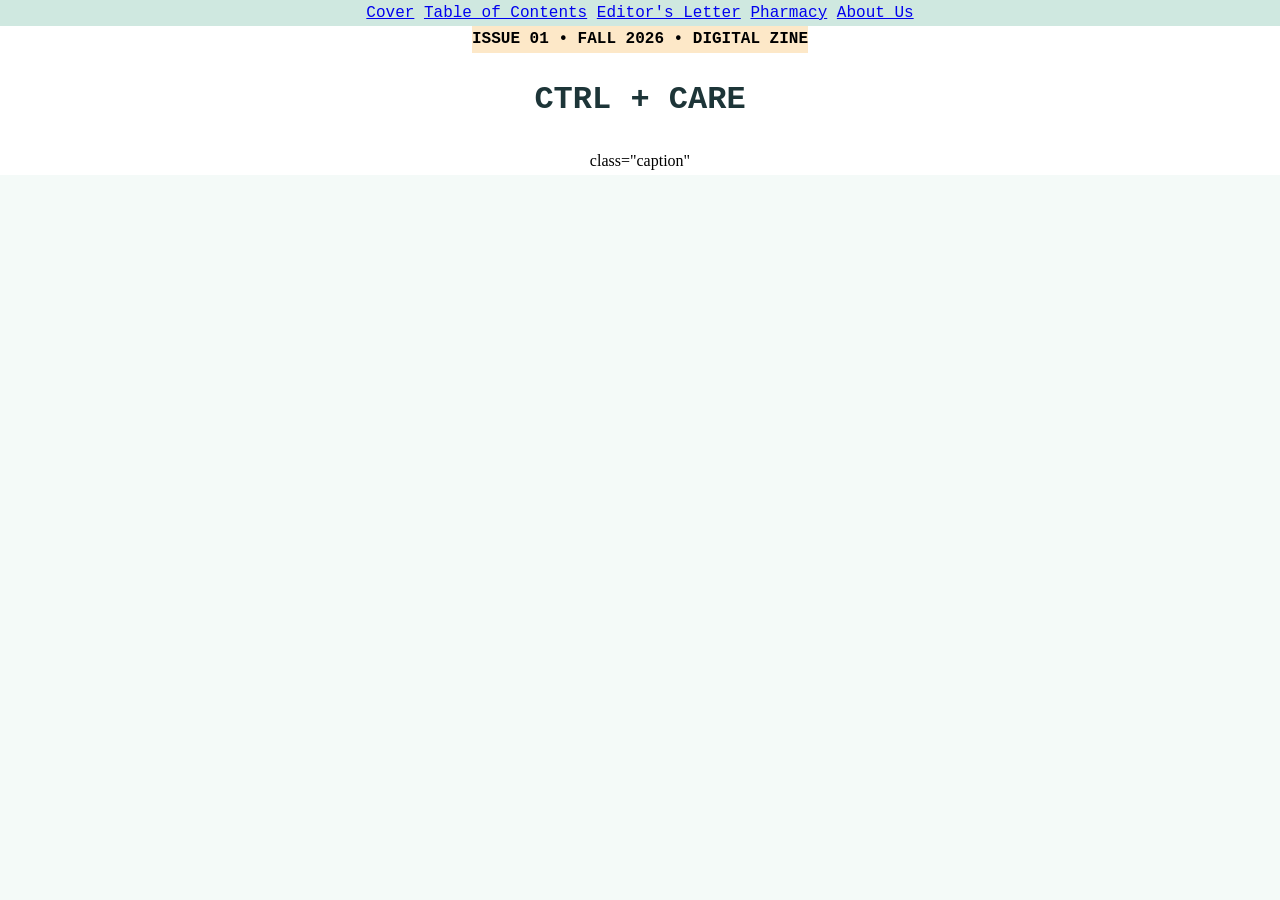
==== index.html @ 0277b6ea "index.html trial 1 i am stopping to add the photos that are going to be used" ====
<! DOCTYPE html>
<html>
<head>
 <meta charset="UTF-8">
  <title>Ctrl + Care - Issue 01</title>
  <link rel="stylesheet" href="style.css">
</head>
<body>
  <div class="navbar">
    <a href="index.html">Cover</a>
    <a href="toc.html">Table of Contents</a>
    <a href="into.html">Editor's Letter</a>
    <a href="pharmacy.html">Pharmacy</a>
    <a href="about.html">About Us</a>
  </div>
  <div class="page-box" style= "text-align: center;">
    <span class="tag">ISSUE 01 &bull; FALL 2026 &bull; DIGITAL ZINE </span>
    <h1>CTRL + CARE</h1>
    <p> class="caption"</p>
---- style.css ----
body{
  background-color: #f4faf8;
  font-family: Georgia, serif;
  line-height: 1.65;
  max-width: 760 px;
  margin: 0 auto;
  padding: 20 px; 
}
.navbar {
  background-color: #cfe8e0;
  border: 2 px solid: #1d3538;
  border-radius: 12 px;
  text-align: center;
  margin-bottom: 24 px;
  font-family: "Courier New", monospace;
}
.navbar a:hover {
  color: #2a7f76;
  text-decoration: underline;
}
h1, h2, h3 {
  font-family: "Courier New", monospace;
  color: #1d3538
}
.page-box {
  background-color: #ffffff;
  border: 2 px solid #1d3538;
  border-radius: 16 px;
  padding: 28 px;
  margin-bottom: 24 px;
}
.tag {
  display: inline-block;
  background-color: #fde8c8;
  border: 1.5 px solid #1d3538;
  border-radius: 20 px;
  padding: 4 px 12 px;
  font-family: "Courier New", monospace;
  font-size: 13 px;
  font-weight: bold;
  margin-bottom: 10 px;
}
.note-box {
  background-color: #eaf6f3;
  border: 2 px dashed #2a7f76;
  border-radius: 12 px;
  padding: 15 px;
  margin: 20 px 0;
}
.quote-box {
  background-color: #fff6e6;
  border-left: 6 px solid #d9822b;
  border-radius: 8 px;
  padding: 15 px 18 px;
  margin: 20 px 0;
  font-style: italic;
}
.btn {
  display: inline-block;
  background-color: #2a7f76;
  color: #ffffff;
  font-family: "Courier New", monospace;
  font-weight: bold;
  text-decoration: none;
  padding: 12 px 22 px;
  border: 2 px solid #1d3538;
  border-radius: 25 px;
  margin-top: 12 px;
}
.btn:hover {
  background-color: #1d3538;
}
.back-btn {
  display: inline-block;
  background-color: #fde8c8;
  color: #1d3538;
  font-family: "Courier New", monospace;
  font-weight: bold;
  font-size: 14 px;
  text-decoration: none;
  padding: 8 px 16 px;
  border: 2 px solid #1d3538;
  border-radius: 20 px;
  margin-top: 15 px;
}
.back-btn:hover {
  background-color: #cfe8e0;
}
.toc-card {
  display: block;
  background-color: #f4faf8;
  border: 2 px solid #1d3538;
  border-radius: 12 px;
  padding: 16 px;
  margin-bottom: 16 px;
  text-decoration: none;
  color: #1d3538;
}
.toc-card:hover {
  background-color: #cfe8e0;
}
.toc-card h3 {
  margin: 6 px 0;
  color: #2a7f76;
}
table {
  width: 100 %;
  border-collapse: collapse;
  margin: 20 px 0;
  font-size: 15 px;
}
th, td {
  border: 1.5 px solid #1d3538;
  padding: 10 px;
  text-align: left;
  vertical-align: top;
}
th {
  background-color: #cfe8e0;
  font-family: "Courier New", monospace;
}
img {
  max-width: 100 %;
  height: auto;
  border: 2 px solid #1d3538;
  border-radius: 12 px;
  display: block;
  margin: 15 px auto;
}
.caption {
  text-align: center;
  font-family: "Courier New", monospace;
  font-size: 13 px;
  color: #4f6b6e;
  margin-top: -8 px;
  margin-bottom: 20 px;
}
.footer {
  text-align: center;
  font-family: "Courier New", monospace;
  font-size: 13 px;
  padding-top: 15 px;
  border-top: 2 px dashed #2a7f76;
}
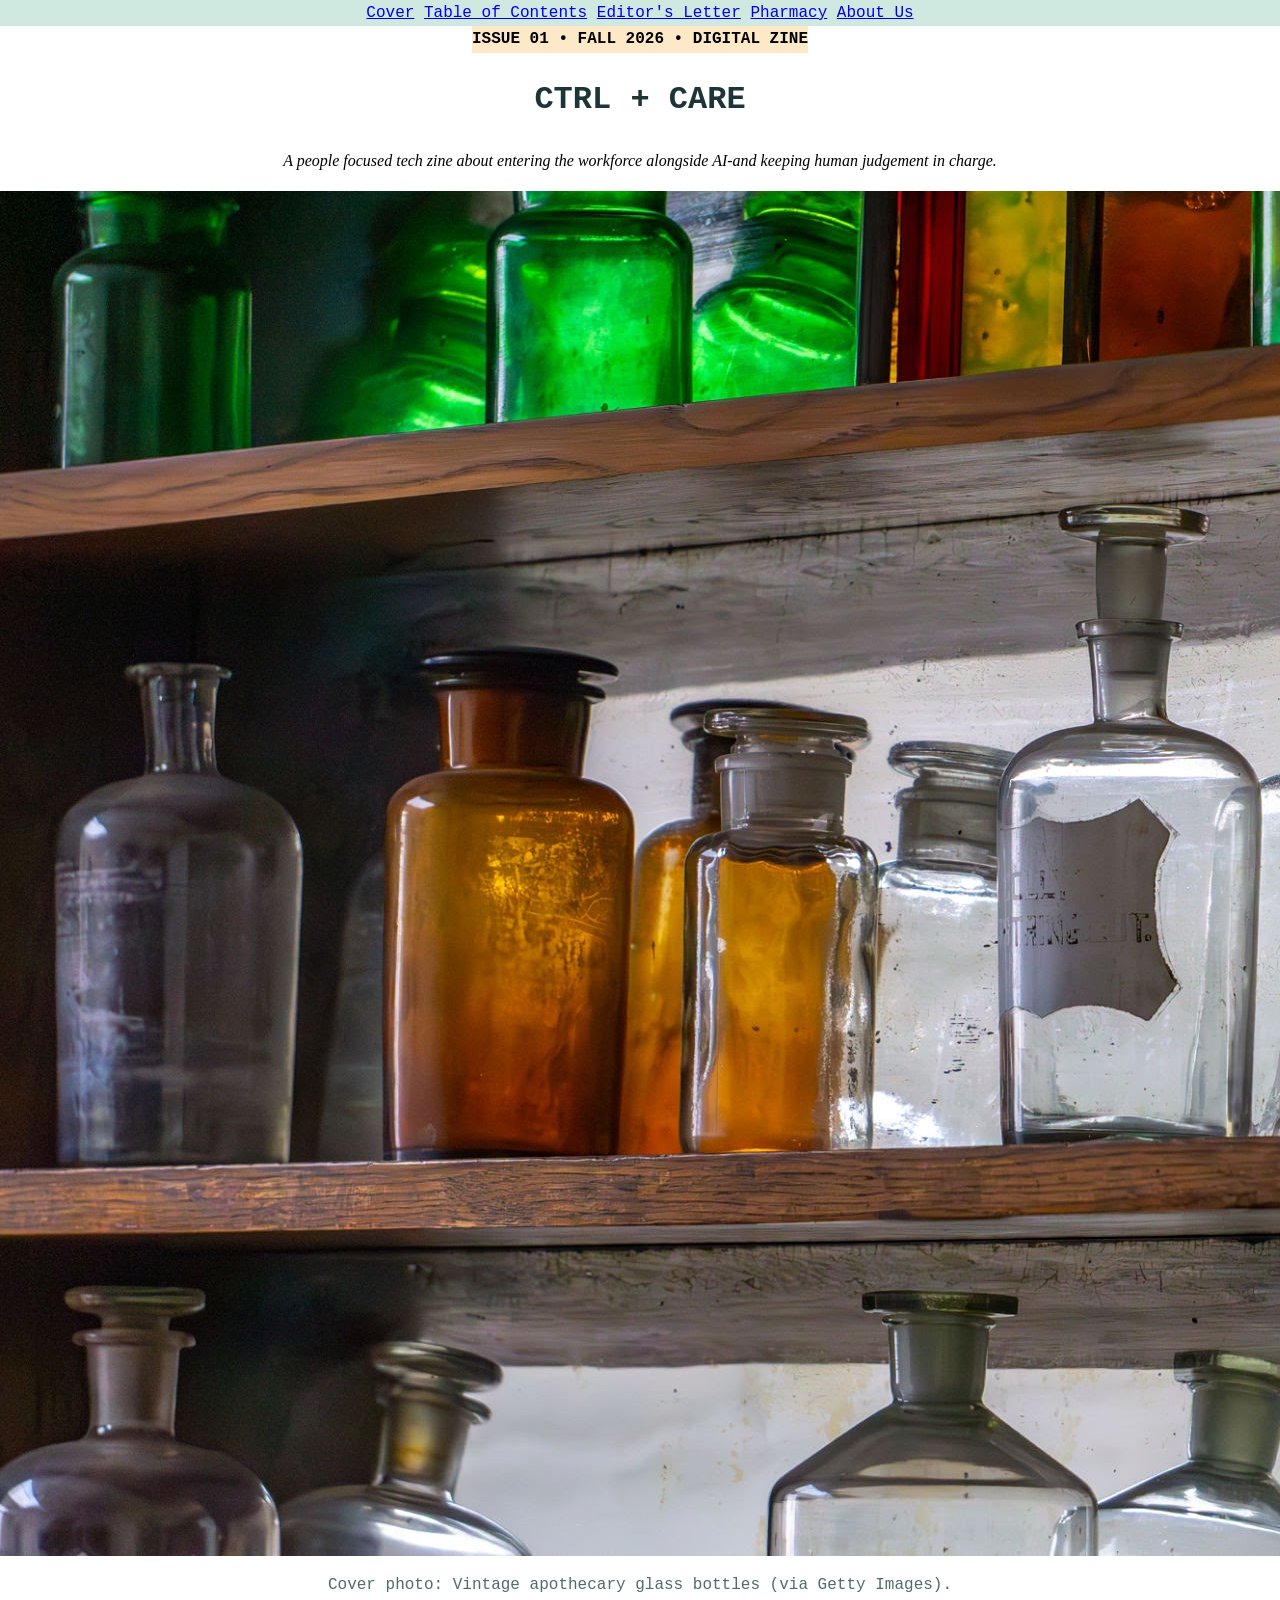
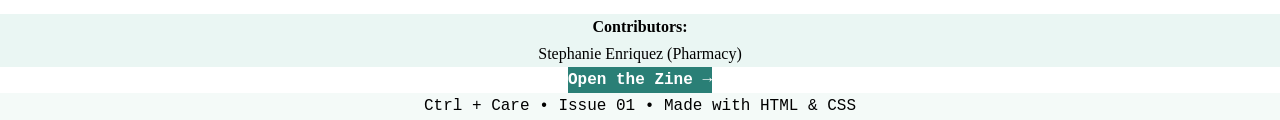
==== commit 34421822: "index.html trial 2 This is my finalized version for now unless more issues/additions come up." ====
--- a/index.html
+++ b/index.html
@@ -16,4 +16,17 @@
   <div class="page-box" style= "text-align: center;">
     <span class="tag">ISSUE 01 &bull; FALL 2026 &bull; DIGITAL ZINE </span>
     <h1>CTRL + CARE</h1>
-    <p> class="caption"</p>
+    <p><em>A people focused tech zine about entering the workforce alongside AI-and keeping human judgement in charge.</em></p>
+    <img src="cover.jpg" alt="Vintage amber and green glass apothecary bottles on wooden shelves">
+    <p class="caption">Cover photo: Vintage apothecary glass bottles (via Getty Images).</p>
+    <div class="note-box">
+     <strong>Contributors:</strong><br>
+     Stephanie Enriquez (Pharmacy)
+    </div>
+    <a class="btn" href="toc.html"> Open the Zine &rarr;</a>
+  </div>
+  <div class="footer">
+   Ctrl + Care &bull; Issue 01 &bull; Made with HTML &amp; CSS
+  </div>
+</body>
+</html>
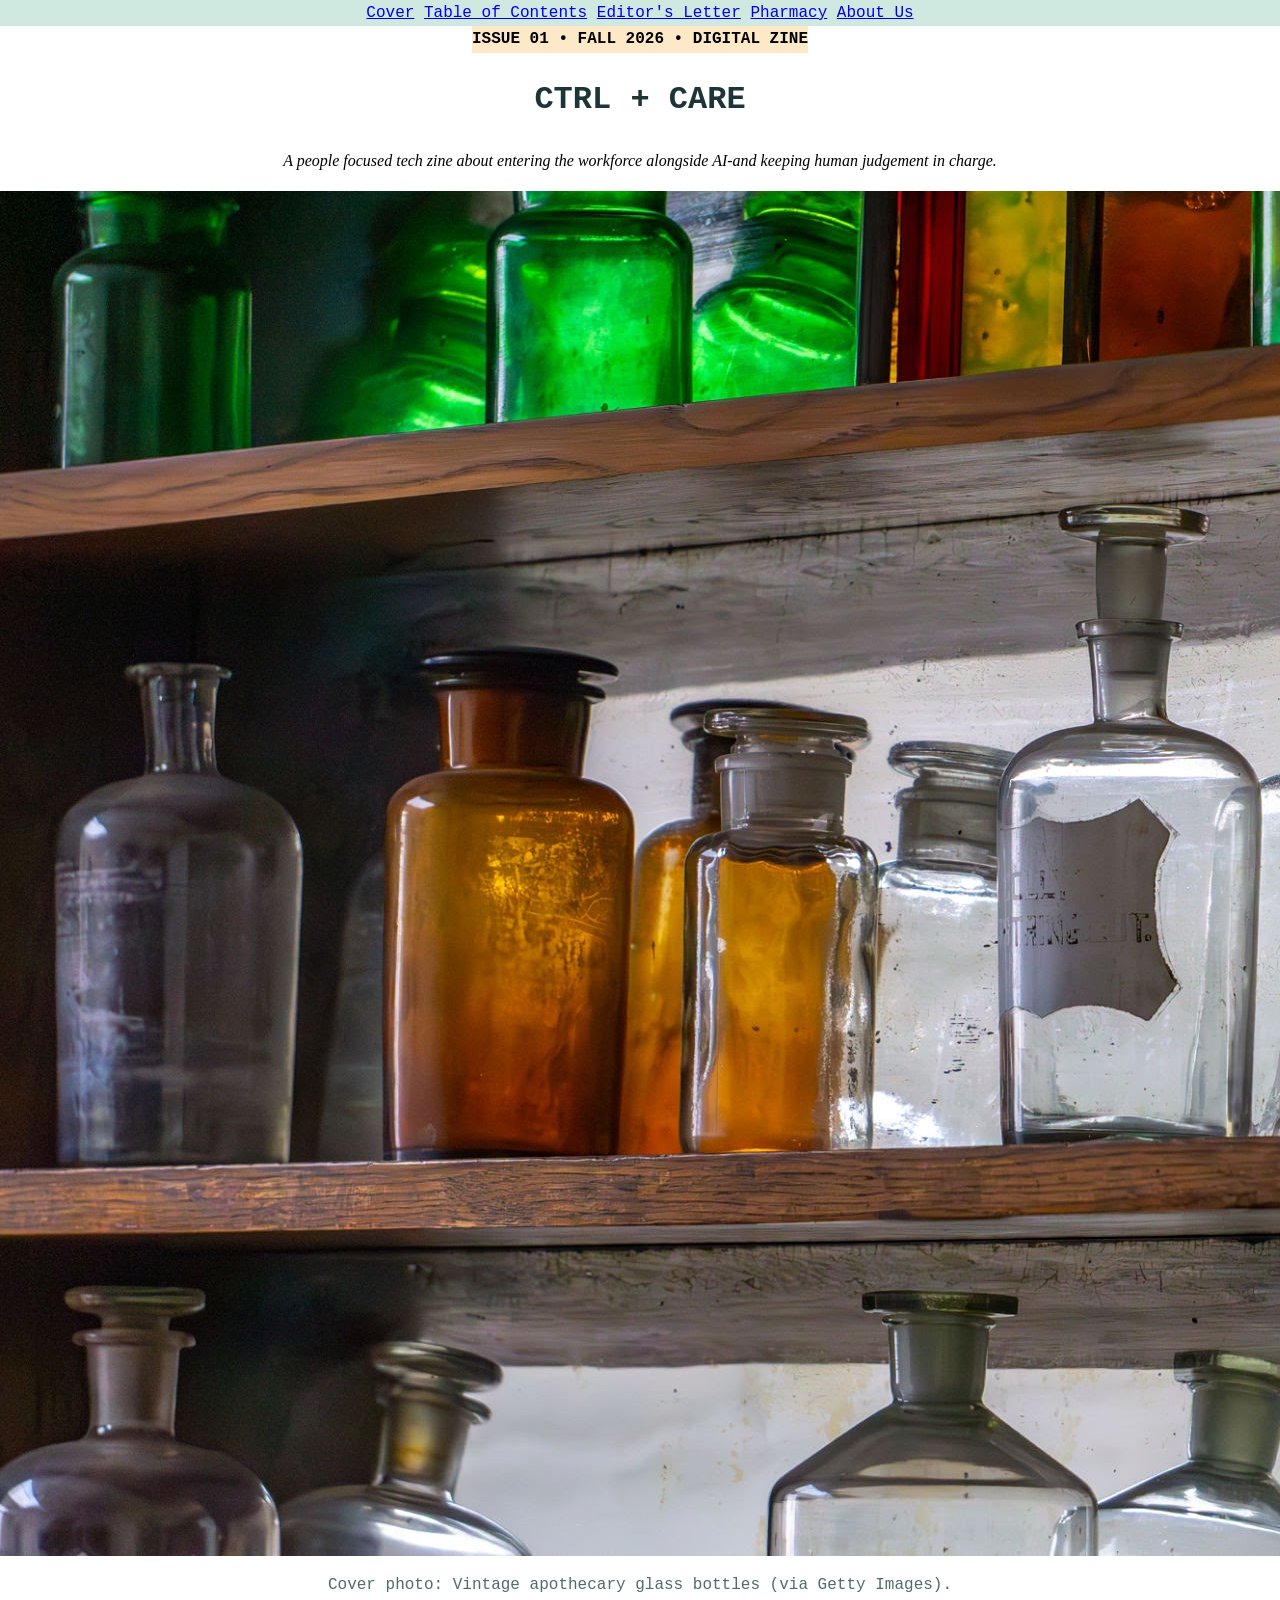
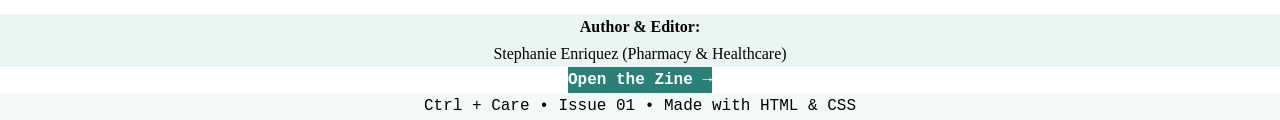
==== commit c8cbe8f4: "index.html trial 3 Updated to reflect only I have worked on this project despite having a group." ====
--- a/index.html
+++ b/index.html
@@ -20,8 +20,8 @@
     <img src="cover.jpg" alt="Vintage amber and green glass apothecary bottles on wooden shelves">
     <p class="caption">Cover photo: Vintage apothecary glass bottles (via Getty Images).</p>
     <div class="note-box">
-     <strong>Contributors:</strong><br>
-     Stephanie Enriquez (Pharmacy)
+     <strong>Author &amp; Editor:</strong><br>
+      Stephanie Enriquez (Pharmacy &amp; Healthcare)
     </div>
     <a class="btn" href="toc.html"> Open the Zine &rarr;</a>
   </div>
